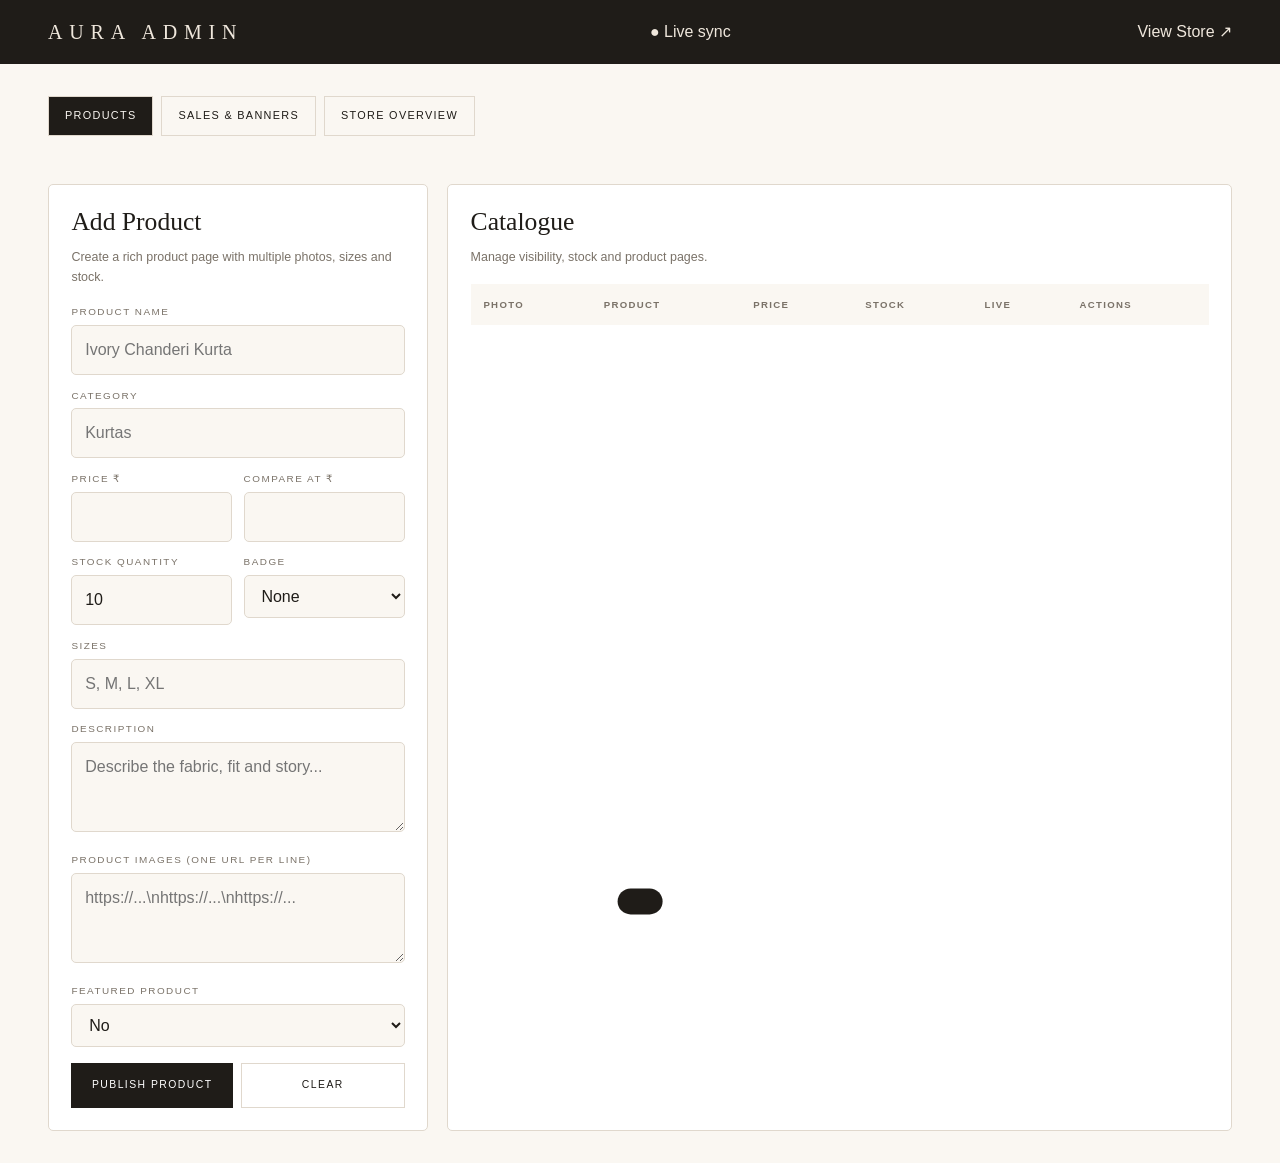
==== admin.html @ de59f5c7 "second" ====
<!doctype html><html><head><meta charset="utf-8"><meta name="viewport" content="width=device-width,initial-scale=1"><title>AURA — Admin</title><link rel="stylesheet" href="style.css"></head><body class="admin-body">
<header class="abar"><span class="logo">AURA ADMIN</span><span>● Live sync</span><a href="index.html" target="_blank">View Store ↗</a></header>
<main class="wrap-admin"><div class="admin-nav"><button class="admin-tab on" data-tab="products">Products</button><button class="admin-tab" data-tab="campaigns">Sales & Banners</button><button class="admin-tab" data-tab="insights">Store Overview</button></div>
<section id="productsTab"><div class="dashboard" id="stats"></div><div class="admin-grid"><section class="panel"><h2 id="formTitle">Add Product</h2><p class="sub">Create a rich product page with multiple photos, sizes and stock.</p><form id="productForm"><input type="hidden" id="pid"><label>Product name</label><input id="name" required placeholder="Ivory Chanderi Kurta"><label>Category</label><input id="cat" required placeholder="Kurtas"><div class="row"><div><label>Price ₹</label><input id="price" type="number" required></div><div><label>Compare at ₹</label><input id="old" type="number"></div></div><div class="row"><div><label>Stock quantity</label><input id="stock" type="number" min="0" required value="10"></div><div><label>Badge</label><select id="tag"><option value="">None</option><option>New</option><option>Sale</option><option>Limited</option></select></div></div><label>Sizes</label><input id="sizes" placeholder="S, M, L, XL"><label>Description</label><textarea id="desc" placeholder="Describe the fabric, fit and story..."></textarea><label>Product images (one URL per line)</label><textarea id="images" placeholder="https://...\nhttps://...\nhttps://..."></textarea><label>Featured product</label><select id="featured"><option value="false">No</option><option value="true">Yes</option></select><div class="btn-row"><button class="primary">Publish Product</button><button type="button" class="secondary" id="clear">Clear</button></div></form></section><section class="panel"><h2>Catalogue</h2><p class="sub">Manage visibility, stock and product pages.</p><div class="table-wrap"><table><thead><tr><th>Photo</th><th>Product</th><th>Price</th><th>Stock</th><th>Live</th><th>Actions</th></tr></thead><tbody id="rows"></tbody></table></div></section></div></section>
<section id="campaignsTab" style="display:none"><div class="admin-grid"><section class="panel"><h2>Create Sales Banner</h2><p class="sub">Control what promotion appears on the storefront.</p><form id="campaignForm"><label>Small label</label><input id="clabel" placeholder="Weekend Edit"><label>Banner title</label><input id="ctitle" required placeholder="Up to 30% off selected pieces"><label>Message</label><textarea id="ctext" placeholder="Limited quantities. Shop before they're gone."></textarea><label>Banner image URL</label><input id="cimage" placeholder="https://..."><div class="btn-row"><button class="primary">Publish Banner</button></div></form></section><section class="panel"><h2>Campaigns</h2><div id="campaignList"></div></section></div></section>
<section id="insightsTab" style="display:none"><div class="dashboard" id="insights"></div><section class="panel"><h2>Demo Store Controls</h2><p class="sub">This showcase currently uses browser storage. Admin changes sync to the storefront instantly in other tabs/windows.</p></section></section></main><div class="toast" id="toast"></div><script src="app.js"></script><script>
const $=id=>document.getElementById(id), toast=m=>{let t=$('toast');t.textContent=m;t.classList.add('on');setTimeout(()=>t.classList.remove('on'),1800)};
function reset(){ $('productForm').reset();$('pid').value='';$('stock').value=10;$('formTitle').textContent='Add Product'}
function drawAdmin(){let list=Store.all();$('stats').innerHTML=[[''+list.length,'Products'],[''+list.filter(p=>p.active!==false).length,'Live'],[''+list.reduce((s,p)=>s+(+p.stock||0),0),'Units in stock'],[inr(list.reduce((s,p)=>s+p.price,0)/(list.length||1)),'Avg price'],[''+list.filter(p=>p.tag==='Sale').length,'Sale items']].map(x=>`<div class="stat"><strong>${x[0]}</strong><span>${x[1]}</span></div>`).join('');
$('rows').innerHTML=list.map(p=>`<tr><td><img src="${p.images?.[0]||FALLBACK}"></td><td><strong>${esc(p.name)}</strong><br><small>${esc(p.cat)}</small></td><td>${inr(p.price)}</td><td>${p.stock}</td><td><button class="switch ${p.active!==false?'on':''}" data-live="${p.id}"></button></td><td><button class="mini" data-edit="${p.id}">Edit</button><button class="mini danger" data-del="${p.id}">Delete</button></td></tr>`).join('')||'<tr><td colspan="6">No products</td></tr>'}
$('rows').onclick=e=>{let list=Store.all(),t=e.target.closest('[data-live]'),ed=e.target.closest('[data-edit]'),dl=e.target.closest('[data-del]');if(t){let p=list.find(x=>x.id==t.dataset.live);p.active=p.active===false;Store.commit(list);drawAdmin();toast(p.active?'Published':'Hidden')}if(dl){Store.commit(list.filter(x=>x.id!=dl.dataset.del));drawAdmin();toast('Deleted')}if(ed){let p=list.find(x=>x.id==ed.dataset.edit);$('pid').value=p.id;$('name').value=p.name;$('cat').value=p.cat;$('price').value=p.price;$('old').value=p.old||'';$('stock').value=p.stock||0;$('tag').value=p.tag||'';$('sizes').value=(p.sizes||[]).join(', ');$('desc').value=p.desc||'';$('images').value=(p.images||[]).join('\\n');$('featured').value=String(!!p.featured);$('formTitle').textContent='Edit Product';scrollTo({top:0,behavior:'smooth'})}};
$('productForm').onsubmit=e=>{e.preventDefault();let list=Store.all(),id=$('pid').value,data={name:$('name').value.trim(),cat:$('cat').value.trim(),price:+$('price').value,old:$('old').value?+$('old').value:null,stock:+$('stock').value,tag:$('tag').value,sizes:$('sizes').value.split(',').map(x=>x.trim()).filter(Boolean),desc:$('desc').value.trim(),images:$('images').value.split('\\n').map(x=>x.trim()).filter(Boolean),featured:$('featured').value==='true'};if(!data.images.length)data.images=[FALLBACK];if(id){Object.assign(list.find(x=>x.id==id),data);toast('Product updated')}else{list.unshift({id:Date.now(),active:true,...data});toast('Product published')}Store.commit(list);drawAdmin();reset()};
$('clear').onclick=reset;
function drawCampaigns(){let cs=campaigns();$('campaignList').innerHTML=cs.length?cs.map(c=>`<div class="campaign-card"><strong>${esc(c.title)}</strong><div class="campaign-meta">${esc(c.label)} · ${c.active!==false?'LIVE':'OFF'}</div><p>${esc(c.text||'')}</p><button class="mini" data-camp="${c.id}">${c.active!==false?'Disable':'Enable'}</button><button class="mini danger" data-cdel="${c.id}">Delete</button></div>`).join(''):'<p class="sub">No campaigns yet.</p>'}
$('campaignForm').onsubmit=e=>{e.preventDefault();let cs=campaigns().map(c=>({...c,active:false}));cs.unshift({id:Date.now(),label:$('clabel').value,title:$('ctitle').value,text:$('ctext').value,image:$('cimage').value,active:true});saveCampaigns(cs);drawCampaigns();e.target.reset();toast('Banner published')};
$('campaignList').onclick=e=>{let cs=campaigns(),t=e.target.closest('[data-camp]'),d=e.target.closest('[data-cdel]');if(t){let c=cs.find(x=>x.id==t.dataset.camp);c.active=!c.active;saveCampaigns(cs);drawCampaigns()}if(d){saveCampaigns(cs.filter(x=>x.id!=d.dataset.cdel));drawCampaigns()}};
document.querySelectorAll('.admin-tab').forEach(b=>b.onclick=()=>{document.querySelectorAll('.admin-tab').forEach(x=>x.classList.remove('on'));b.classList.add('on');['products','campaigns','insights'].forEach(x=>$(x+'Tab').style.display=b.dataset.tab===x?'block':'none');if(b.dataset.tab==='insights'){let l=Store.all();$('insights').innerHTML=[[''+l.filter(p=>p.active!==false).length,'Live products'],[''+l.filter(p=>p.stock<=5).length,'Low stock'],[''+campaigns().filter(c=>c.active!==false).length,'Active banners'],[''+new Set(l.map(p=>p.cat)).size,'Categories'],[inr(l.reduce((s,p)=>s+p.price,0)),'Catalogue value']].map(x=>`<div class="stat"><strong>${x[0]}</strong><span>${x[1]}</span></div>`).join('')}})
drawAdmin();drawCampaigns();Store.onChange(()=>{drawAdmin();drawCampaigns()});
</script></body></html>
---- style.css ----
/* AURA upgraded storefront + admin */
:root{--bone:#faf7f2;--sand:#efe7dc;--clay:#e2d5c5;--ink:#1f1c18;--muted:#7a7268;--line:#e0d8cd;--accent:#8a6a4f;--accent-dk:#6d523b;--sage:#9aa89a;--danger:#b4553f;--serif:'Cormorant Garamond',serif;--sans:'Jost',sans-serif;--r:5px}
*{box-sizing:border-box}html{scroll-behavior:smooth}body{margin:0;background:var(--bone);color:var(--ink);font-family:var(--sans);line-height:1.6}img{max-width:100%;display:block}a{text-decoration:none;color:inherit}button{font:inherit;cursor:pointer;border:0;background:none;color:inherit}
.eyebrow{font-size:.68rem;letter-spacing:.28em;text-transform:uppercase;color:var(--accent)}h1,h2,h3,h4,h5{font-family:var(--serif);font-weight:400;line-height:1.1}.btn{display:inline-block;padding:.9rem 2rem;letter-spacing:.18em;text-transform:uppercase;font-size:.7rem;border-radius:var(--r)}.btn-solid{background:var(--ink);color:var(--bone)}.btn-solid:hover{background:var(--accent)}
.nav{position:fixed;top:0;left:0;right:0;z-index:60;padding:1.2rem 0;transition:.3s}.nav.solid{background:#faf7f2ee;backdrop-filter:blur(12px);box-shadow:0 1px 0 var(--line)}.nav-inner{max-width:1280px;margin:auto;padding:0 3rem;display:flex;justify-content:space-between;align-items:center}.logo{font-family:var(--serif);font-size:1.6rem;letter-spacing:.34em}.links{display:flex;gap:2rem}.links a{font-size:.74rem;letter-spacing:.14em;text-transform:uppercase}.admin-link{color:var(--accent)}.cart-btn{position:relative}.cart-count{position:absolute;top:-7px;right:-8px;background:var(--accent);color:white;border-radius:20px;min-width:17px;height:17px;font-size:.58rem;display:grid;place-items:center}.burger{display:none}
.hero{min-height:88vh;display:grid;place-items:center;text-align:center;padding:7rem 1.2rem 4rem;background:radial-gradient(ellipse 70% 55% at 50% 10%,#e2d5c5,transparent 70%),linear-gradient(170deg,var(--sand),var(--bone) 60%,var(--clay))}.hero-content{max-width:720px}.hero h1{font-size:clamp(3rem,8vw,5.5rem);margin:1rem 0}.hero h1 em{color:var(--accent)}.hero p{max-width:480px;margin:0 auto 2rem;color:var(--muted)}
.section{max-width:1280px;margin:auto;padding:6rem 3rem}.section.alt{max-width:none;background:linear-gradient(#fff,var(--bone))}.section.alt>*{max-width:1280px;margin-left:auto;margin-right:auto}.section-head{text-align:center;margin-bottom:2.8rem}.section-head h2{font-size:3rem;margin:.5rem 0}.cat-grid{display:grid;grid-template-columns:repeat(3,1fr);gap:1rem}.cat-card{min-height:380px;background-size:cover;background-position:center;display:flex;align-items:end;padding:2rem;color:white;position:relative;overflow:hidden;border-radius:var(--r)}.cat-card:after{content:'';position:absolute;inset:0;background:linear-gradient(transparent,rgba(0,0,0,.65))}.cat-card div{position:relative;z-index:1}.cat-card h3{font-size:2rem;margin:.2rem 0}.filters{display:flex;justify-content:center;gap:.5rem;flex-wrap:wrap;margin-bottom:2.5rem}.chip{border:1px solid var(--line);padding:.5rem 1.2rem;border-radius:50px;font-size:.7rem;text-transform:uppercase;letter-spacing:.12em}.chip.on{background:var(--ink);color:var(--bone)}
.product-grid{display:grid;grid-template-columns:repeat(4,1fr);gap:1.5rem}.card-img{position:relative;aspect-ratio:3/4;overflow:hidden;background:var(--sand);border-radius:var(--r)}.card-img img{width:100%;height:100%;object-fit:cover;transition:.5s}.card:hover img{transform:scale(1.04)}.tag{position:absolute;z-index:2;top:.8rem;left:.8rem;background:var(--ink);color:white;padding:.35rem .65rem;font-size:.58rem;letter-spacing:.15em;text-transform:uppercase}.tag.sale{background:var(--accent)}.tag.limited{background:#6f765f}.add{position:absolute;z-index:3;bottom:.8rem;left:.8rem;right:.8rem;background:#faf7f2ee;padding:.8rem;text-transform:uppercase;letter-spacing:.16em;font-size:.65rem}.card-info{padding:.8rem .1rem}.card-cat{font-size:.62rem;letter-spacing:.16em;text-transform:uppercase;color:var(--muted)}.card-info h4{font-size:1.15rem;margin:.25rem 0}.price{display:flex;gap:.6rem}.price del{color:var(--muted);font-size:.85rem}.stock-note{font-size:.68rem;color:var(--danger);margin-top:.25rem}.promo{display:grid;grid-template-columns:1.3fr 1fr;gap:1rem;background:var(--ink);color:var(--bone);padding:3rem;border-radius:var(--r);align-items:center}.promo h2{font-size:3rem;margin:.5rem 0}.promo p{color:#efe7dcc0}.promo-media{min-height:260px;background-size:cover;background-position:center;border-radius:var(--r)}
.story{display:grid;grid-template-columns:1fr 1fr;gap:4rem;align-items:center}.story-img{min-height:450px;background:linear-gradient(140deg,var(--clay),var(--sand),var(--accent));border-radius:var(--r)}.story-text p{color:var(--muted)}
.reviews{display:grid;grid-template-columns:repeat(3,1fr);gap:1rem}blockquote{margin:0;background:#fff;border:1px solid var(--line);padding:2rem}blockquote p{font-family:var(--serif);font-size:1.15rem;font-style:italic}cite{font-size:.65rem;letter-spacing:.16em;text-transform:uppercase;color:var(--accent)}
footer{background:var(--ink);color:var(--sand)}.newsletter{text-align:center;padding:4rem 1rem;border-bottom:1px solid #ffffff14}.nl-form{display:flex;max-width:440px;margin:1.5rem auto;gap:.5rem}.nl-form input{flex:1;background:transparent;border:1px solid #ffffff44;padding:.8rem;color:white}.nl-form button{background:var(--sand);padding:.8rem 1.4rem;color:black}.foot-grid{max-width:1280px;margin:auto;padding:3rem;display:grid;grid-template-columns:2fr 1fr 1fr 1fr;gap:2rem}.foot-grid a{display:block;color:#efe7dc99;padding:.2rem 0}.foot-bottom{max-width:1280px;margin:auto;padding:1rem 3rem;border-top:1px solid #ffffff14;display:flex;justify-content:space-between;color:#efe7dc77;font-size:.72rem}
.overlay{position:fixed;inset:0;background:#1f1c1870;opacity:0;pointer-events:none;z-index:80;transition:.3s}.overlay.on{opacity:1;pointer-events:auto}.cart{position:fixed;right:0;top:0;bottom:0;width:min(420px,100%);background:var(--bone);z-index:90;transform:translateX(100%);transition:.4s;display:flex;flex-direction:column}.cart.on{transform:none}.cart-head,.cart-foot{padding:1.3rem 1.5rem;border-bottom:1px solid var(--line)}.cart-body{flex:1;overflow:auto;padding:1rem 1.5rem}.cart-item{display:flex;gap:1rem;padding:1rem 0;border-bottom:1px solid var(--line)}.cart-item img{width:65px;height:85px;object-fit:cover}.cart-total{display:flex;justify-content:space-between;margin-bottom:1rem}
.toast{position:fixed;bottom:1.5rem;left:50%;transform:translate(-50%,150%);background:var(--ink);color:var(--bone);padding:.8rem 1.4rem;border-radius:50px;z-index:200;transition:.3s}.toast.on{transform:translate(-50%,0)}

.promo-strip{background:var(--accent);color:white;text-align:center;padding:.65rem;font-size:.68rem;letter-spacing:.15em;text-transform:uppercase}
.detail{max-width:1200px;margin:auto;padding:8rem 3rem 5rem;display:grid;grid-template-columns:1.1fr .9fr;gap:4rem}.gallery-main{aspect-ratio:4/5;background:var(--sand);overflow:hidden}.gallery-main img{width:100%;height:100%;object-fit:cover}.thumbs{display:flex;gap:.6rem;margin-top:.7rem;overflow:auto}.thumbs button{width:76px;height:96px;flex:0 0 auto;border:1px solid transparent;padding:0}.thumbs button.active{border-color:var(--accent)}.thumbs img{width:100%;height:100%;object-fit:cover}.detail-info h1{font-size:3.2rem;margin:.5rem 0}.detail-price{font-size:1.2rem;margin:1rem 0}.detail-old{color:var(--muted);text-decoration:line-through;margin-left:.5rem}.detail-desc{color:var(--muted);margin:1.5rem 0}.stock{padding:.7rem 1rem;background:#f0e8df;margin:1rem 0;font-size:.75rem}.qty-row{display:flex;gap:.7rem;margin:1rem 0}.qty-control{display:flex;border:1px solid var(--line)}.qty-control button,.qty-control span{width:38px;height:46px;display:grid;place-items:center}.size-grid{display:flex;gap:.5rem;flex-wrap:wrap}.size-btn{border:1px solid var(--line);padding:.6rem 1rem}.size-btn.active{border-color:var(--ink);background:var(--ink);color:white}.related{padding-top:1rem}

.admin-body{background:var(--bone)}.abar{position:sticky;top:0;z-index:30;background:var(--ink);color:var(--sand);padding:1rem 3rem;display:flex;align-items:center;justify-content:space-between}.abar .logo{font-size:1.25rem}.wrap-admin{max-width:1380px;margin:auto;padding:2rem 3rem}.admin-nav{display:flex;gap:.5rem;overflow:auto;margin-bottom:1.5rem}.admin-tab{padding:.65rem 1rem;border:1px solid var(--line);font-size:.68rem;letter-spacing:.12em;text-transform:uppercase;white-space:nowrap}.admin-tab.on{background:var(--ink);color:var(--bone)}.dashboard{display:grid;grid-template-columns:repeat(5,1fr);gap:.8rem;margin-bottom:1.5rem}.stat{background:white;border:1px solid var(--line);padding:1.1rem;border-radius:var(--r)}.stat strong{display:block;font-family:var(--serif);font-size:1.8rem;color:var(--accent)}.stat span{font-size:.62rem;letter-spacing:.15em;text-transform:uppercase;color:var(--muted)}.admin-grid{display:grid;grid-template-columns:380px 1fr;gap:1.2rem}.panel{background:white;border:1px solid var(--line);border-radius:var(--r);padding:1.4rem}.panel h2{font-size:1.6rem;margin:0 0 .25rem}.sub{color:var(--muted);font-size:.78rem;margin-bottom:1rem}label{display:block;font-size:.62rem;letter-spacing:.15em;text-transform:uppercase;color:var(--muted);margin:.8rem 0 .3rem}input,select,textarea{width:100%;padding:.7rem .8rem;border:1px solid var(--line);background:var(--bone);font:inherit;color:var(--ink);border-radius:var(--r)}textarea{min-height:90px;resize:vertical}.row{display:grid;grid-template-columns:1fr 1fr;gap:.7rem}.btn-row{display:flex;gap:.5rem;margin-top:1rem}.btn-row button{flex:1;padding:.8rem;text-transform:uppercase;font-size:.65rem;letter-spacing:.14em}.primary{background:var(--ink);color:white}.secondary{border:1px solid var(--line)}.image-list{display:grid;gap:.5rem}.image-row{display:grid;grid-template-columns:1fr 70px;gap:.5rem;align-items:center}.image-row img{width:70px;height:80px;object-fit:cover}.table-wrap{overflow:auto}table{width:100%;border-collapse:collapse;background:white}th{font-size:.6rem;letter-spacing:.14em;text-transform:uppercase;color:var(--muted);background:var(--bone);padding:.8rem;text-align:left}td{border-top:1px solid var(--line);padding:.7rem;font-size:.8rem;vertical-align:middle}td img{width:45px;height:58px;object-fit:cover}.mini{border:1px solid var(--line);padding:.35rem .6rem;font-size:.62rem;text-transform:uppercase;margin:.1rem}.danger:hover{border-color:var(--danger);color:var(--danger)}.campaign-card{border:1px solid var(--line);padding:1rem;margin-bottom:.7rem}.campaign-card strong{font-family:var(--serif);font-size:1.2rem}.campaign-meta{font-size:.7rem;color:var(--muted)}.switch{width:42px;height:23px;border-radius:20px;background:var(--line);position:relative}.switch:after{content:'';position:absolute;width:17px;height:17px;left:3px;top:3px;background:white;border-radius:50%;transition:.2s}.switch.on{background:var(--sage)}.switch.on:after{transform:translateX(19px)}
@media(max-width:950px){.product-grid{grid-template-columns:repeat(2,1fr)}.admin-grid,.detail,.promo,.story{grid-template-columns:1fr}.dashboard{grid-template-columns:repeat(2,1fr)}.cat-grid,.reviews{grid-template-columns:1fr}.nav-inner,.foot-grid,.wrap-admin{padding-left:1.2rem;padding-right:1.2rem}.links{display:none}.burger{display:block}.section{padding:4rem 1.2rem}}
@media(max-width:600px){.product-grid{grid-template-columns:repeat(2,1fr);gap:.7rem}.dashboard{grid-template-columns:1fr 1fr}.detail{padding:7rem 1rem 3rem}.detail-info h1{font-size:2.4rem}.nl-form{flex-direction:column}}

/* ===== AURA FUNCTIONAL UI ADDITIONS — PRESERVE ORIGINAL VISUAL STYLE ===== */

/* Search */
.shop-tools{
  max-width:1280px;
  margin:0 auto 1.4rem;
  display:flex;
  align-items:center;
  justify-content:center;
  gap:1rem;
}
.search-wrap{
  width:min(620px,100%);
  display:flex;
  align-items:center;
  gap:.6rem;
  border:1px solid var(--line);
  background:#fff;
  padding:0 .9rem;
  border-radius:var(--r);
}
.search-wrap span{
  color:var(--muted);
  font-size:1.15rem;
}
.search-wrap input{
  flex:1;
  min-width:0;
  border:0;
  outline:0;
  background:transparent;
  padding:.8rem .2rem;
  font:inherit;
  color:var(--ink);
}
.search-wrap input:focus{box-shadow:none}
.search-wrap button{
  color:var(--muted);
  font-size:1.2rem;
  padding:.2rem .35rem;
}
.search-count{
  color:var(--muted);
  font-size:.68rem;
  letter-spacing:.08em;
  white-space:nowrap;
}
.no-results{
  grid-column:1/-1;
  text-align:center;
  padding:4rem 1rem;
  border:1px solid var(--line);
  background:#fff;
}
.no-results h3{font-size:2rem;margin:.2rem 0}
.no-results p{color:var(--muted);margin:.3rem 0 1.2rem}

/* Mobile drawer — same AURA palette and typography */
.mobile-menu{
  position:fixed;
  top:0;
  left:0;
  bottom:0;
  width:min(340px,86vw);
  z-index:100;
  background:var(--bone);
  padding:1.4rem 1.2rem;
  transform:translateX(-105%);
  transition:transform .3s ease;
  box-shadow:10px 0 35px rgba(31,28,24,.12);
  overflow-y:auto;
}
.mobile-menu.on{transform:translateX(0)}
.mobile-menu-head{
  display:flex;
  align-items:center;
  justify-content:space-between;
  padding:.2rem 0 1.2rem;
  border-bottom:1px solid var(--line);
  margin-bottom:.5rem;
}
.mobile-menu-head strong{
  font-family:var(--serif);
  font-size:1.5rem;
  letter-spacing:.24em;
  font-weight:400;
}
.mobile-menu-head button{
  font-size:1.7rem;
  line-height:1;
  padding:.2rem .35rem;
}
.mobile-menu a{
  display:block;
  padding:1rem .2rem;
  border-bottom:1px solid var(--line);
  font-size:.72rem;
  letter-spacing:.15em;
  text-transform:uppercase;
}
.mobile-menu a:hover{color:var(--accent)}

/* WhatsApp checkout modal */
.checkout-modal{
  position:fixed;
  inset:0;
  z-index:120;
  display:grid;
  place-items:center;
  padding:1rem;
  background:#1f1c1870;
  opacity:0;
  visibility:hidden;
  pointer-events:none;
  transition:.25s ease;
}
.checkout-modal.on{
  opacity:1;
  visibility:visible;
  pointer-events:auto;
}
.checkout-card{
  position:relative;
  width:min(500px,100%);
  max-height:92vh;
  overflow:auto;
  background:var(--bone);
  border:1px solid var(--line);
  border-radius:var(--r);
  padding:2rem;
  box-shadow:0 20px 60px rgba(31,28,24,.18);
}
.checkout-card h2{
  font-size:2.5rem;
  margin:.45rem 0;
}
.checkout-card p{
  color:var(--muted);
  font-size:.82rem;
  line-height:1.7;
}
.checkout-card label{
  margin-top:1rem;
}
.checkout-card input,
.checkout-card textarea{
  background:#fff;
}
.checkout-card textarea{min-height:105px}
.checkout-card .btn{
  width:100%;
  margin-top:1.1rem;
}
.checkout-card small{
  display:block;
  margin-top:.7rem;
  color:var(--muted);
  font-size:.65rem;
}
.modal-close{
  position:absolute;
  top:.8rem;
  right:.9rem;
  font-size:1.5rem;
  padding:.25rem;
}

/* Keep filter row usable on narrow screens */
@media(max-width:600px){
  .shop-tools{
    display:block;
    margin-bottom:1rem;
  }
  .search-wrap{width:100%}
  .search-count{
    display:block;
    margin-top:.55rem;
  }
  .filters{
    justify-content:flex-start;
    flex-wrap:nowrap;
    overflow-x:auto;
    overflow-y:hidden;
    padding-bottom:.4rem;
    scrollbar-width:none;
  }
  .filters::-webkit-scrollbar{display:none}
  .chip{flex:0 0 auto}

  .cart{
    width:min(420px,92vw);
  }
  .checkout-card{
    padding:1.5rem;
  }
  .checkout-card h2{
    font-size:2.15rem;
  }
}

/* Extra-small phones: preserve two-column catalogue without crushing cards */
@media(max-width:380px){
  .product-grid{gap:.55rem}
  .card-info h4{font-size:1rem}
  .price{font-size:.9rem}
  .card-cat{font-size:.56rem}
}
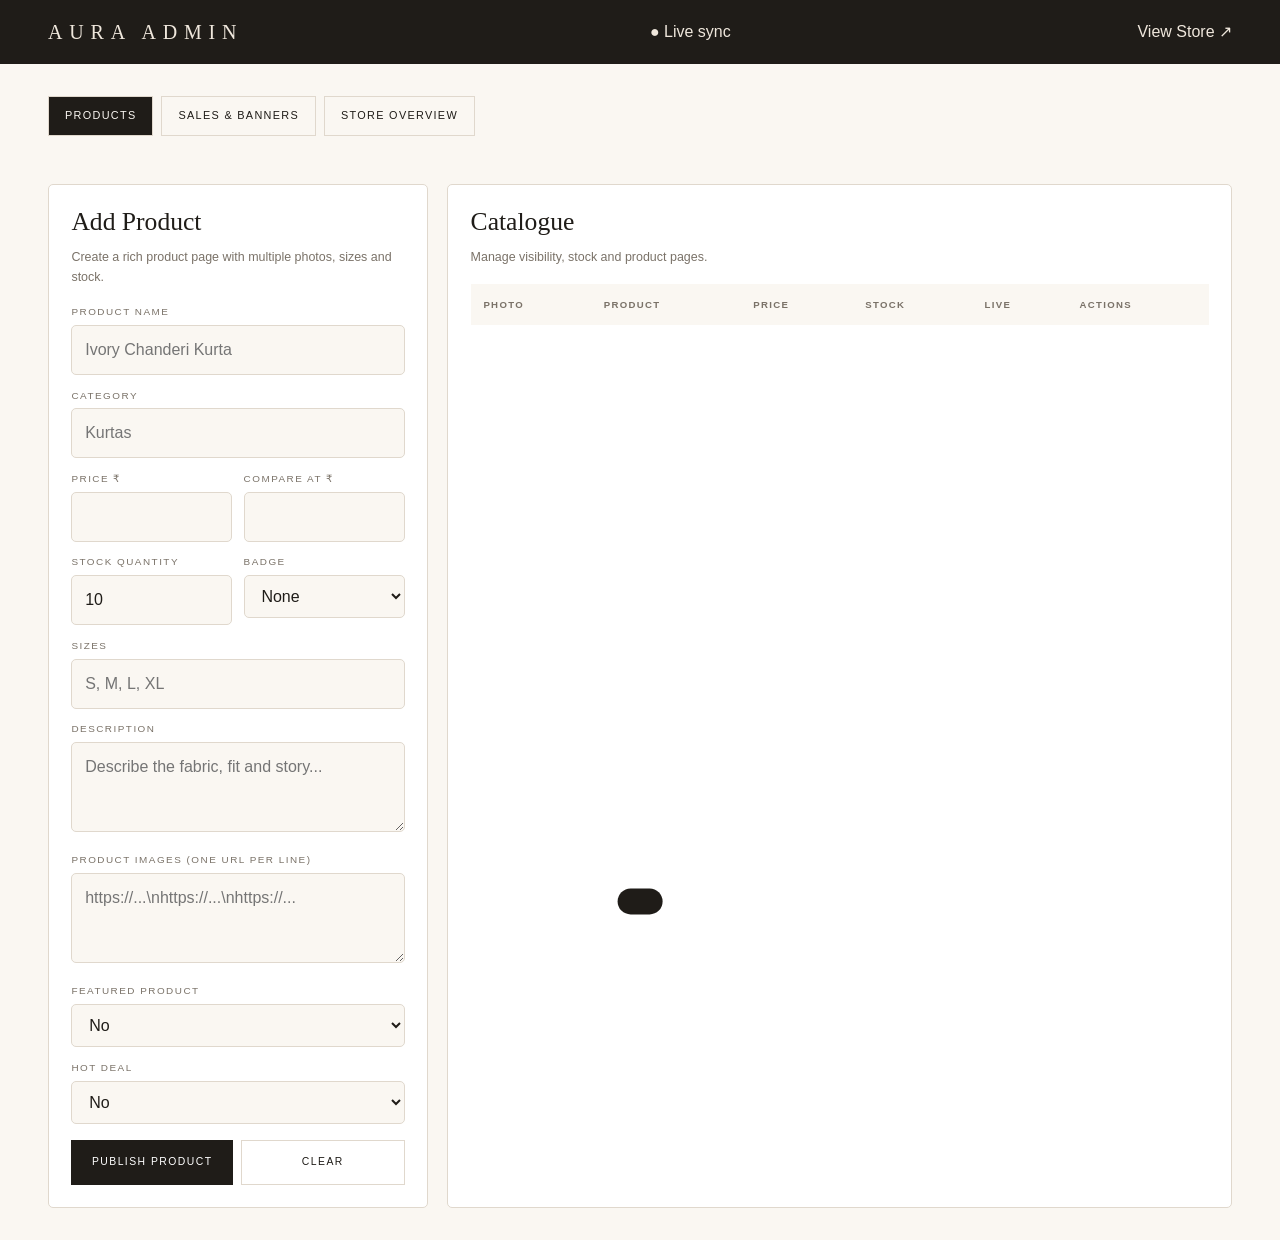
==== commit 21dbe47c: "3rd" ====
--- a/admin.html
+++ b/admin.html
@@ -1,15 +1,15 @@
 <!doctype html><html><head><meta charset="utf-8"><meta name="viewport" content="width=device-width,initial-scale=1"><title>AURA — Admin</title><link rel="stylesheet" href="style.css"></head><body class="admin-body">
 <header class="abar"><span class="logo">AURA ADMIN</span><span>● Live sync</span><a href="index.html" target="_blank">View Store ↗</a></header>
 <main class="wrap-admin"><div class="admin-nav"><button class="admin-tab on" data-tab="products">Products</button><button class="admin-tab" data-tab="campaigns">Sales & Banners</button><button class="admin-tab" data-tab="insights">Store Overview</button></div>
-<section id="productsTab"><div class="dashboard" id="stats"></div><div class="admin-grid"><section class="panel"><h2 id="formTitle">Add Product</h2><p class="sub">Create a rich product page with multiple photos, sizes and stock.</p><form id="productForm"><input type="hidden" id="pid"><label>Product name</label><input id="name" required placeholder="Ivory Chanderi Kurta"><label>Category</label><input id="cat" required placeholder="Kurtas"><div class="row"><div><label>Price ₹</label><input id="price" type="number" required></div><div><label>Compare at ₹</label><input id="old" type="number"></div></div><div class="row"><div><label>Stock quantity</label><input id="stock" type="number" min="0" required value="10"></div><div><label>Badge</label><select id="tag"><option value="">None</option><option>New</option><option>Sale</option><option>Limited</option></select></div></div><label>Sizes</label><input id="sizes" placeholder="S, M, L, XL"><label>Description</label><textarea id="desc" placeholder="Describe the fabric, fit and story..."></textarea><label>Product images (one URL per line)</label><textarea id="images" placeholder="https://...\nhttps://...\nhttps://..."></textarea><label>Featured product</label><select id="featured"><option value="false">No</option><option value="true">Yes</option></select><div class="btn-row"><button class="primary">Publish Product</button><button type="button" class="secondary" id="clear">Clear</button></div></form></section><section class="panel"><h2>Catalogue</h2><p class="sub">Manage visibility, stock and product pages.</p><div class="table-wrap"><table><thead><tr><th>Photo</th><th>Product</th><th>Price</th><th>Stock</th><th>Live</th><th>Actions</th></tr></thead><tbody id="rows"></tbody></table></div></section></div></section>
+<section id="productsTab"><div class="dashboard" id="stats"></div><div class="admin-grid"><section class="panel"><h2 id="formTitle">Add Product</h2><p class="sub">Create a rich product page with multiple photos, sizes and stock.</p><form id="productForm"><input type="hidden" id="pid"><label>Product name</label><input id="name" required placeholder="Ivory Chanderi Kurta"><label>Category</label><input id="cat" required placeholder="Kurtas"><div class="row"><div><label>Price ₹</label><input id="price" type="number" required></div><div><label>Compare at ₹</label><input id="old" type="number"></div></div><div class="row"><div><label>Stock quantity</label><input id="stock" type="number" min="0" required value="10"></div><div><label>Badge</label><select id="tag"><option value="">None</option><option>New</option><option>Sale</option><option>Limited</option></select></div></div><label>Sizes</label><input id="sizes" placeholder="S, M, L, XL"><label>Description</label><textarea id="desc" placeholder="Describe the fabric, fit and story..."></textarea><label>Product images (one URL per line)</label><textarea id="images" placeholder="https://...\nhttps://...\nhttps://..."></textarea><label>Featured product</label><select id="featured"><option value="false">No</option><option value="true">Yes</option></select><label>Hot Deal</label><select id="hotDeal"><option value="false">No</option><option value="true">Yes — show in Hot Deals</option></select><div class="btn-row"><button class="primary">Publish Product</button><button type="button" class="secondary" id="clear">Clear</button></div></form></section><section class="panel"><h2>Catalogue</h2><p class="sub">Manage visibility, stock and product pages.</p><div class="table-wrap"><table><thead><tr><th>Photo</th><th>Product</th><th>Price</th><th>Stock</th><th>Live</th><th>Actions</th></tr></thead><tbody id="rows"></tbody></table></div></section></div></section>
 <section id="campaignsTab" style="display:none"><div class="admin-grid"><section class="panel"><h2>Create Sales Banner</h2><p class="sub">Control what promotion appears on the storefront.</p><form id="campaignForm"><label>Small label</label><input id="clabel" placeholder="Weekend Edit"><label>Banner title</label><input id="ctitle" required placeholder="Up to 30% off selected pieces"><label>Message</label><textarea id="ctext" placeholder="Limited quantities. Shop before they're gone."></textarea><label>Banner image URL</label><input id="cimage" placeholder="https://..."><div class="btn-row"><button class="primary">Publish Banner</button></div></form></section><section class="panel"><h2>Campaigns</h2><div id="campaignList"></div></section></div></section>
 <section id="insightsTab" style="display:none"><div class="dashboard" id="insights"></div><section class="panel"><h2>Demo Store Controls</h2><p class="sub">This showcase currently uses browser storage. Admin changes sync to the storefront instantly in other tabs/windows.</p></section></section></main><div class="toast" id="toast"></div><script src="app.js"></script><script>
 const $=id=>document.getElementById(id), toast=m=>{let t=$('toast');t.textContent=m;t.classList.add('on');setTimeout(()=>t.classList.remove('on'),1800)};
-function reset(){ $('productForm').reset();$('pid').value='';$('stock').value=10;$('formTitle').textContent='Add Product'}
-function drawAdmin(){let list=Store.all();$('stats').innerHTML=[[''+list.length,'Products'],[''+list.filter(p=>p.active!==false).length,'Live'],[''+list.reduce((s,p)=>s+(+p.stock||0),0),'Units in stock'],[inr(list.reduce((s,p)=>s+p.price,0)/(list.length||1)),'Avg price'],[''+list.filter(p=>p.tag==='Sale').length,'Sale items']].map(x=>`<div class="stat"><strong>${x[0]}</strong><span>${x[1]}</span></div>`).join('');
+function reset(){ $('productForm').reset();$('pid').value='';$('stock').value=10;$('hotDeal').value='false';$('formTitle').textContent='Add Product'}
+function drawAdmin(){let list=Store.all();$('stats').innerHTML=[[''+list.length,'Products'],[''+list.filter(p=>p.active!==false).length,'Live'],[''+list.reduce((s,p)=>s+(+p.stock||0),0),'Units in stock'],[inr(list.reduce((s,p)=>s+p.price,0)/(list.length||1)),'Avg price'],[''+list.filter(p=>p.tag==='Sale').length,'Sale items'],[''+list.filter(p=>p.hotDeal===true || (p.old&&p.old>p.price)).length,'Hot deals']].map(x=>`<div class="stat"><strong>${x[0]}</strong><span>${x[1]}</span></div>`).join('');
 $('rows').innerHTML=list.map(p=>`<tr><td><img src="${p.images?.[0]||FALLBACK}"></td><td><strong>${esc(p.name)}</strong><br><small>${esc(p.cat)}</small></td><td>${inr(p.price)}</td><td>${p.stock}</td><td><button class="switch ${p.active!==false?'on':''}" data-live="${p.id}"></button></td><td><button class="mini" data-edit="${p.id}">Edit</button><button class="mini danger" data-del="${p.id}">Delete</button></td></tr>`).join('')||'<tr><td colspan="6">No products</td></tr>'}
-$('rows').onclick=e=>{let list=Store.all(),t=e.target.closest('[data-live]'),ed=e.target.closest('[data-edit]'),dl=e.target.closest('[data-del]');if(t){let p=list.find(x=>x.id==t.dataset.live);p.active=p.active===false;Store.commit(list);drawAdmin();toast(p.active?'Published':'Hidden')}if(dl){Store.commit(list.filter(x=>x.id!=dl.dataset.del));drawAdmin();toast('Deleted')}if(ed){let p=list.find(x=>x.id==ed.dataset.edit);$('pid').value=p.id;$('name').value=p.name;$('cat').value=p.cat;$('price').value=p.price;$('old').value=p.old||'';$('stock').value=p.stock||0;$('tag').value=p.tag||'';$('sizes').value=(p.sizes||[]).join(', ');$('desc').value=p.desc||'';$('images').value=(p.images||[]).join('\\n');$('featured').value=String(!!p.featured);$('formTitle').textContent='Edit Product';scrollTo({top:0,behavior:'smooth'})}};
-$('productForm').onsubmit=e=>{e.preventDefault();let list=Store.all(),id=$('pid').value,data={name:$('name').value.trim(),cat:$('cat').value.trim(),price:+$('price').value,old:$('old').value?+$('old').value:null,stock:+$('stock').value,tag:$('tag').value,sizes:$('sizes').value.split(',').map(x=>x.trim()).filter(Boolean),desc:$('desc').value.trim(),images:$('images').value.split('\\n').map(x=>x.trim()).filter(Boolean),featured:$('featured').value==='true'};if(!data.images.length)data.images=[FALLBACK];if(id){Object.assign(list.find(x=>x.id==id),data);toast('Product updated')}else{list.unshift({id:Date.now(),active:true,...data});toast('Product published')}Store.commit(list);drawAdmin();reset()};
+$('rows').onclick=e=>{let list=Store.all(),t=e.target.closest('[data-live]'),ed=e.target.closest('[data-edit]'),dl=e.target.closest('[data-del]');if(t){let p=list.find(x=>x.id==t.dataset.live);p.active=p.active===false;Store.commit(list);drawAdmin();toast(p.active?'Published':'Hidden')}if(dl){Store.commit(list.filter(x=>x.id!=dl.dataset.del));drawAdmin();toast('Deleted')}if(ed){let p=list.find(x=>x.id==ed.dataset.edit);$('pid').value=p.id;$('name').value=p.name;$('cat').value=p.cat;$('price').value=p.price;$('old').value=p.old||'';$('stock').value=p.stock||0;$('tag').value=p.tag||'';$('sizes').value=(p.sizes||[]).join(', ');$('desc').value=p.desc||'';$('images').value=(p.images||[]).join('\\n');$('featured').value=String(!!p.featured);$('hotDeal').value=String(!!p.hotDeal);$('formTitle').textContent='Edit Product';scrollTo({top:0,behavior:'smooth'})}};
+$('productForm').onsubmit=e=>{e.preventDefault();let list=Store.all(),id=$('pid').value,data={name:$('name').value.trim(),cat:$('cat').value.trim(),price:+$('price').value,old:$('old').value?+$('old').value:null,stock:+$('stock').value,tag:$('tag').value,sizes:$('sizes').value.split(',').map(x=>x.trim()).filter(Boolean),desc:$('desc').value.trim(),images:$('images').value.split('\\n').map(x=>x.trim()).filter(Boolean),featured:$('featured').value==='true',hotDeal:$('hotDeal').value==='true'};if(!data.images.length)data.images=[FALLBACK];if(id){Object.assign(list.find(x=>x.id==id),data);toast('Product updated')}else{list.unshift({id:Date.now(),active:true,...data});toast('Product published')}Store.commit(list);drawAdmin();reset()};
 $('clear').onclick=reset;
 function drawCampaigns(){let cs=campaigns();$('campaignList').innerHTML=cs.length?cs.map(c=>`<div class="campaign-card"><strong>${esc(c.title)}</strong><div class="campaign-meta">${esc(c.label)} · ${c.active!==false?'LIVE':'OFF'}</div><p>${esc(c.text||'')}</p><button class="mini" data-camp="${c.id}">${c.active!==false?'Disable':'Enable'}</button><button class="mini danger" data-cdel="${c.id}">Delete</button></div>`).join(''):'<p class="sub">No campaigns yet.</p>'}
 $('campaignForm').onsubmit=e=>{e.preventDefault();let cs=campaigns().map(c=>({...c,active:false}));cs.unshift({id:Date.now(),label:$('clabel').value,title:$('ctitle').value,text:$('ctext').value,image:$('cimage').value,active:true});saveCampaigns(cs);drawCampaigns();e.target.reset();toast('Banner published')};
--- a/style.css
+++ b/style.css
@@ -226,3 +226,36 @@
   .price{font-size:.9rem}
   .card-cat{font-size:.56rem}
 }
+
+/* ===== CATEGORY NAVIGATION + HOT DEALS — SAME AURA STYLING ===== */
+body{overflow-x:hidden}
+.nav-category-btn{font-size:.74rem;letter-spacing:.14em;text-transform:uppercase;padding:0;color:inherit}
+.hot-deals-link{color:var(--accent)!important}
+.category-panel{position:fixed;top:78px;left:0;right:0;z-index:55;background:var(--bone);border-top:1px solid var(--line);border-bottom:1px solid var(--line);box-shadow:0 18px 40px rgba(31,28,24,.12);opacity:0;visibility:hidden;pointer-events:none;transform:translateY(-8px);transition:.22s ease}
+.category-panel.on{opacity:1;visibility:visible;pointer-events:auto;transform:none}
+.category-panel-inner{max-width:1280px;margin:auto;padding:1.8rem 3rem;display:grid;grid-template-columns:repeat(3,1fr);gap:2rem}
+.category-panel-inner>div{display:flex;flex-direction:column;align-items:flex-start}
+.category-panel-inner strong{font-family:var(--serif);font-size:1.25rem;font-weight:400;margin-bottom:.15rem}
+.category-panel-inner span{font-size:.65rem;color:var(--muted);margin-bottom:.55rem}
+.category-panel-inner button,.category-panel-inner a{font-size:.7rem;letter-spacing:.1em;text-transform:uppercase;padding:.28rem 0;color:var(--ink)}
+.category-panel-inner button:hover,.category-panel-inner a:hover{color:var(--accent)}
+.mobile-category-group{border-bottom:1px solid var(--line)}
+.mobile-category-toggle{display:flex!important;width:100%;justify-content:space-between;align-items:center;padding:1rem .2rem!important;border:0!important}
+.mobile-category-list{display:none;padding:0 0 .5rem .8rem}
+.mobile-category-group.on .mobile-category-list{display:block}
+.mobile-category-list button,.mobile-category-list a{display:block;width:100%;text-align:left;padding:.7rem .2rem;border:0;font-size:.68rem;letter-spacing:.12em;text-transform:uppercase;color:var(--muted)}
+.mobile-category-list button:hover,.mobile-category-list a:hover{color:var(--accent)}
+.deals-page{padding-top:10rem;min-height:70vh}
+.deals-intro{color:var(--muted);max-width:520px;margin:.8rem auto 1rem}
+.deals-page .section-head h1{font-size:clamp(3rem,7vw,5rem);margin:.5rem 0}
+.deals-page .product-grid{margin-top:2rem}
+
+@media(max-width:950px){
+  .category-panel{display:none}
+  .nav-category-btn,.hot-deals-link{display:none}
+}
+@media(max-width:600px){
+  .deals-page{padding-top:7rem;padding-left:1rem;padding-right:1rem}
+  .deals-page .section-head{margin-bottom:1.8rem}
+  .deals-page .product-grid{margin-top:1rem}
+}
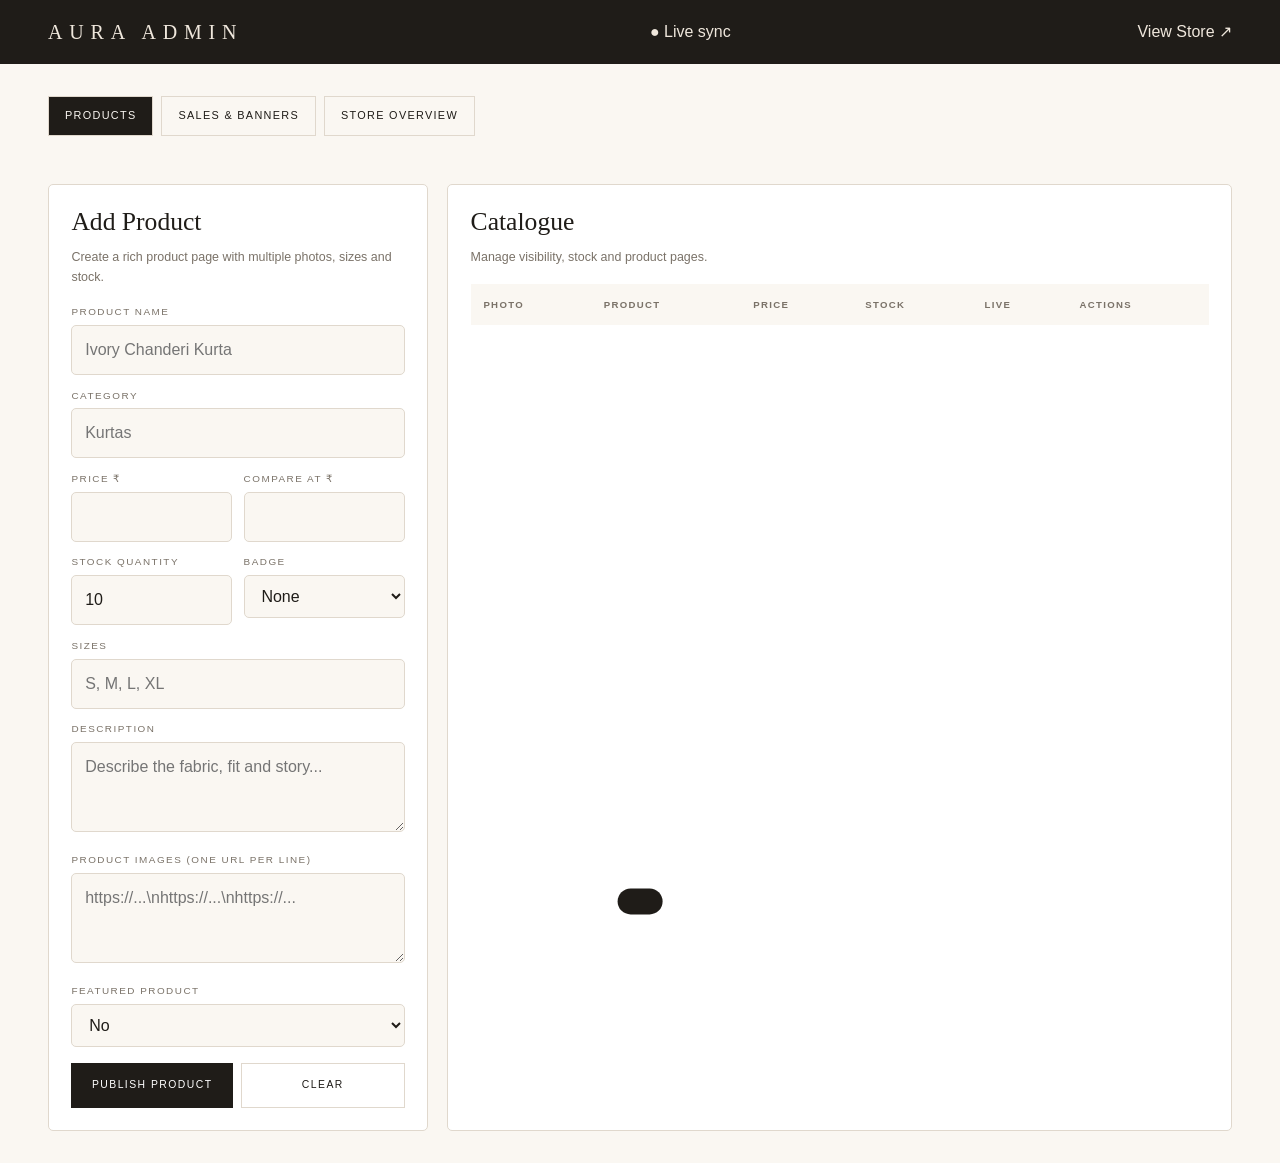
==== commit a252fb49: "4th" ====
--- a/admin.html
+++ b/admin.html
@@ -1,15 +1,15 @@
 <!doctype html><html><head><meta charset="utf-8"><meta name="viewport" content="width=device-width,initial-scale=1"><title>AURA — Admin</title><link rel="stylesheet" href="style.css"></head><body class="admin-body">
 <header class="abar"><span class="logo">AURA ADMIN</span><span>● Live sync</span><a href="index.html" target="_blank">View Store ↗</a></header>
 <main class="wrap-admin"><div class="admin-nav"><button class="admin-tab on" data-tab="products">Products</button><button class="admin-tab" data-tab="campaigns">Sales & Banners</button><button class="admin-tab" data-tab="insights">Store Overview</button></div>
-<section id="productsTab"><div class="dashboard" id="stats"></div><div class="admin-grid"><section class="panel"><h2 id="formTitle">Add Product</h2><p class="sub">Create a rich product page with multiple photos, sizes and stock.</p><form id="productForm"><input type="hidden" id="pid"><label>Product name</label><input id="name" required placeholder="Ivory Chanderi Kurta"><label>Category</label><input id="cat" required placeholder="Kurtas"><div class="row"><div><label>Price ₹</label><input id="price" type="number" required></div><div><label>Compare at ₹</label><input id="old" type="number"></div></div><div class="row"><div><label>Stock quantity</label><input id="stock" type="number" min="0" required value="10"></div><div><label>Badge</label><select id="tag"><option value="">None</option><option>New</option><option>Sale</option><option>Limited</option></select></div></div><label>Sizes</label><input id="sizes" placeholder="S, M, L, XL"><label>Description</label><textarea id="desc" placeholder="Describe the fabric, fit and story..."></textarea><label>Product images (one URL per line)</label><textarea id="images" placeholder="https://...\nhttps://...\nhttps://..."></textarea><label>Featured product</label><select id="featured"><option value="false">No</option><option value="true">Yes</option></select><label>Hot Deal</label><select id="hotDeal"><option value="false">No</option><option value="true">Yes — show in Hot Deals</option></select><div class="btn-row"><button class="primary">Publish Product</button><button type="button" class="secondary" id="clear">Clear</button></div></form></section><section class="panel"><h2>Catalogue</h2><p class="sub">Manage visibility, stock and product pages.</p><div class="table-wrap"><table><thead><tr><th>Photo</th><th>Product</th><th>Price</th><th>Stock</th><th>Live</th><th>Actions</th></tr></thead><tbody id="rows"></tbody></table></div></section></div></section>
+<section id="productsTab"><div class="dashboard" id="stats"></div><div class="admin-grid"><section class="panel"><h2 id="formTitle">Add Product</h2><p class="sub">Create a rich product page with multiple photos, sizes and stock.</p><form id="productForm"><input type="hidden" id="pid"><label>Product name</label><input id="name" required placeholder="Ivory Chanderi Kurta"><label>Category</label><input id="cat" required placeholder="Kurtas"><div class="row"><div><label>Price ₹</label><input id="price" type="number" required></div><div><label>Compare at ₹</label><input id="old" type="number"></div></div><div class="row"><div><label>Stock quantity</label><input id="stock" type="number" min="0" required value="10"></div><div><label>Badge</label><select id="tag"><option value="">None</option><option>New</option><option>Sale</option><option>Limited</option></select></div></div><label>Sizes</label><input id="sizes" placeholder="S, M, L, XL"><label>Description</label><textarea id="desc" placeholder="Describe the fabric, fit and story..."></textarea><label>Product images (one URL per line)</label><textarea id="images" placeholder="https://...\nhttps://...\nhttps://..."></textarea><label>Featured product</label><select id="featured"><option value="false">No</option><option value="true">Yes</option></select><div class="btn-row"><button class="primary">Publish Product</button><button type="button" class="secondary" id="clear">Clear</button></div></form></section><section class="panel"><h2>Catalogue</h2><p class="sub">Manage visibility, stock and product pages.</p><div class="table-wrap"><table><thead><tr><th>Photo</th><th>Product</th><th>Price</th><th>Stock</th><th>Live</th><th>Actions</th></tr></thead><tbody id="rows"></tbody></table></div></section></div></section>
 <section id="campaignsTab" style="display:none"><div class="admin-grid"><section class="panel"><h2>Create Sales Banner</h2><p class="sub">Control what promotion appears on the storefront.</p><form id="campaignForm"><label>Small label</label><input id="clabel" placeholder="Weekend Edit"><label>Banner title</label><input id="ctitle" required placeholder="Up to 30% off selected pieces"><label>Message</label><textarea id="ctext" placeholder="Limited quantities. Shop before they're gone."></textarea><label>Banner image URL</label><input id="cimage" placeholder="https://..."><div class="btn-row"><button class="primary">Publish Banner</button></div></form></section><section class="panel"><h2>Campaigns</h2><div id="campaignList"></div></section></div></section>
 <section id="insightsTab" style="display:none"><div class="dashboard" id="insights"></div><section class="panel"><h2>Demo Store Controls</h2><p class="sub">This showcase currently uses browser storage. Admin changes sync to the storefront instantly in other tabs/windows.</p></section></section></main><div class="toast" id="toast"></div><script src="app.js"></script><script>
 const $=id=>document.getElementById(id), toast=m=>{let t=$('toast');t.textContent=m;t.classList.add('on');setTimeout(()=>t.classList.remove('on'),1800)};
-function reset(){ $('productForm').reset();$('pid').value='';$('stock').value=10;$('hotDeal').value='false';$('formTitle').textContent='Add Product'}
-function drawAdmin(){let list=Store.all();$('stats').innerHTML=[[''+list.length,'Products'],[''+list.filter(p=>p.active!==false).length,'Live'],[''+list.reduce((s,p)=>s+(+p.stock||0),0),'Units in stock'],[inr(list.reduce((s,p)=>s+p.price,0)/(list.length||1)),'Avg price'],[''+list.filter(p=>p.tag==='Sale').length,'Sale items'],[''+list.filter(p=>p.hotDeal===true || (p.old&&p.old>p.price)).length,'Hot deals']].map(x=>`<div class="stat"><strong>${x[0]}</strong><span>${x[1]}</span></div>`).join('');
+function reset(){ $('productForm').reset();$('pid').value='';$('stock').value=10;$('formTitle').textContent='Add Product'}
+function drawAdmin(){let list=Store.all();$('stats').innerHTML=[[''+list.length,'Products'],[''+list.filter(p=>p.active!==false).length,'Live'],[''+list.reduce((s,p)=>s+(+p.stock||0),0),'Units in stock'],[inr(list.reduce((s,p)=>s+p.price,0)/(list.length||1)),'Avg price'],[''+list.filter(p=>p.tag==='Sale').length,'Sale items']].map(x=>`<div class="stat"><strong>${x[0]}</strong><span>${x[1]}</span></div>`).join('');
 $('rows').innerHTML=list.map(p=>`<tr><td><img src="${p.images?.[0]||FALLBACK}"></td><td><strong>${esc(p.name)}</strong><br><small>${esc(p.cat)}</small></td><td>${inr(p.price)}</td><td>${p.stock}</td><td><button class="switch ${p.active!==false?'on':''}" data-live="${p.id}"></button></td><td><button class="mini" data-edit="${p.id}">Edit</button><button class="mini danger" data-del="${p.id}">Delete</button></td></tr>`).join('')||'<tr><td colspan="6">No products</td></tr>'}
-$('rows').onclick=e=>{let list=Store.all(),t=e.target.closest('[data-live]'),ed=e.target.closest('[data-edit]'),dl=e.target.closest('[data-del]');if(t){let p=list.find(x=>x.id==t.dataset.live);p.active=p.active===false;Store.commit(list);drawAdmin();toast(p.active?'Published':'Hidden')}if(dl){Store.commit(list.filter(x=>x.id!=dl.dataset.del));drawAdmin();toast('Deleted')}if(ed){let p=list.find(x=>x.id==ed.dataset.edit);$('pid').value=p.id;$('name').value=p.name;$('cat').value=p.cat;$('price').value=p.price;$('old').value=p.old||'';$('stock').value=p.stock||0;$('tag').value=p.tag||'';$('sizes').value=(p.sizes||[]).join(', ');$('desc').value=p.desc||'';$('images').value=(p.images||[]).join('\\n');$('featured').value=String(!!p.featured);$('hotDeal').value=String(!!p.hotDeal);$('formTitle').textContent='Edit Product';scrollTo({top:0,behavior:'smooth'})}};
-$('productForm').onsubmit=e=>{e.preventDefault();let list=Store.all(),id=$('pid').value,data={name:$('name').value.trim(),cat:$('cat').value.trim(),price:+$('price').value,old:$('old').value?+$('old').value:null,stock:+$('stock').value,tag:$('tag').value,sizes:$('sizes').value.split(',').map(x=>x.trim()).filter(Boolean),desc:$('desc').value.trim(),images:$('images').value.split('\\n').map(x=>x.trim()).filter(Boolean),featured:$('featured').value==='true',hotDeal:$('hotDeal').value==='true'};if(!data.images.length)data.images=[FALLBACK];if(id){Object.assign(list.find(x=>x.id==id),data);toast('Product updated')}else{list.unshift({id:Date.now(),active:true,...data});toast('Product published')}Store.commit(list);drawAdmin();reset()};
+$('rows').onclick=e=>{let list=Store.all(),t=e.target.closest('[data-live]'),ed=e.target.closest('[data-edit]'),dl=e.target.closest('[data-del]');if(t){let p=list.find(x=>x.id==t.dataset.live);p.active=p.active===false;Store.commit(list);drawAdmin();toast(p.active?'Published':'Hidden')}if(dl){Store.commit(list.filter(x=>x.id!=dl.dataset.del));drawAdmin();toast('Deleted')}if(ed){let p=list.find(x=>x.id==ed.dataset.edit);$('pid').value=p.id;$('name').value=p.name;$('cat').value=p.cat;$('price').value=p.price;$('old').value=p.old||'';$('stock').value=p.stock||0;$('tag').value=p.tag||'';$('sizes').value=(p.sizes||[]).join(', ');$('desc').value=p.desc||'';$('images').value=(p.images||[]).join('\\n');$('featured').value=String(!!p.featured);$('formTitle').textContent='Edit Product';scrollTo({top:0,behavior:'smooth'})}};
+$('productForm').onsubmit=e=>{e.preventDefault();let list=Store.all(),id=$('pid').value,data={name:$('name').value.trim(),cat:$('cat').value.trim(),price:+$('price').value,old:$('old').value?+$('old').value:null,stock:+$('stock').value,tag:$('tag').value,sizes:$('sizes').value.split(',').map(x=>x.trim()).filter(Boolean),desc:$('desc').value.trim(),images:$('images').value.split('\\n').map(x=>x.trim()).filter(Boolean),featured:$('featured').value==='true'};if(!data.images.length)data.images=[FALLBACK];if(id){Object.assign(list.find(x=>x.id==id),data);toast('Product updated')}else{list.unshift({id:Date.now(),active:true,...data});toast('Product published')}Store.commit(list);drawAdmin();reset()};
 $('clear').onclick=reset;
 function drawCampaigns(){let cs=campaigns();$('campaignList').innerHTML=cs.length?cs.map(c=>`<div class="campaign-card"><strong>${esc(c.title)}</strong><div class="campaign-meta">${esc(c.label)} · ${c.active!==false?'LIVE':'OFF'}</div><p>${esc(c.text||'')}</p><button class="mini" data-camp="${c.id}">${c.active!==false?'Disable':'Enable'}</button><button class="mini danger" data-cdel="${c.id}">Delete</button></div>`).join(''):'<p class="sub">No campaigns yet.</p>'}
 $('campaignForm').onsubmit=e=>{e.preventDefault();let cs=campaigns().map(c=>({...c,active:false}));cs.unshift({id:Date.now(),label:$('clabel').value,title:$('ctitle').value,text:$('ctext').value,image:$('cimage').value,active:true});saveCampaigns(cs);drawCampaigns();e.target.reset();toast('Banner published')};
--- a/style.css
+++ b/style.css
@@ -2,7 +2,7 @@
 :root{--bone:#faf7f2;--sand:#efe7dc;--clay:#e2d5c5;--ink:#1f1c18;--muted:#7a7268;--line:#e0d8cd;--accent:#8a6a4f;--accent-dk:#6d523b;--sage:#9aa89a;--danger:#b4553f;--serif:'Cormorant Garamond',serif;--sans:'Jost',sans-serif;--r:5px}
 *{box-sizing:border-box}html{scroll-behavior:smooth}body{margin:0;background:var(--bone);color:var(--ink);font-family:var(--sans);line-height:1.6}img{max-width:100%;display:block}a{text-decoration:none;color:inherit}button{font:inherit;cursor:pointer;border:0;background:none;color:inherit}
 .eyebrow{font-size:.68rem;letter-spacing:.28em;text-transform:uppercase;color:var(--accent)}h1,h2,h3,h4,h5{font-family:var(--serif);font-weight:400;line-height:1.1}.btn{display:inline-block;padding:.9rem 2rem;letter-spacing:.18em;text-transform:uppercase;font-size:.7rem;border-radius:var(--r)}.btn-solid{background:var(--ink);color:var(--bone)}.btn-solid:hover{background:var(--accent)}
-.nav{position:fixed;top:0;left:0;right:0;z-index:60;padding:1.2rem 0;transition:.3s}.nav.solid{background:#faf7f2ee;backdrop-filter:blur(12px);box-shadow:0 1px 0 var(--line)}.nav-inner{max-width:1280px;margin:auto;padding:0 3rem;display:flex;justify-content:space-between;align-items:center}.logo{font-family:var(--serif);font-size:1.6rem;letter-spacing:.34em}.links{display:flex;gap:2rem}.links a{font-size:.74rem;letter-spacing:.14em;text-transform:uppercase}.admin-link{color:var(--accent)}.cart-btn{position:relative}.cart-count{position:absolute;top:-7px;right:-8px;background:var(--accent);color:white;border-radius:20px;min-width:17px;height:17px;font-size:.58rem;display:grid;place-items:center}.burger{display:none}
+.nav{position:absolute;top:0;left:0;right:0;z-index:60;padding:1.2rem 0;transition:.3s}.nav.solid{background:#faf7f2ee;backdrop-filter:blur(12px);box-shadow:0 1px 0 var(--line)}.nav-inner{max-width:1280px;margin:auto;padding:0 3rem;display:flex;justify-content:space-between;align-items:center}.logo{font-family:var(--serif);font-size:1.6rem;letter-spacing:.34em}.links{display:flex;gap:2rem}.links a{font-size:.74rem;letter-spacing:.14em;text-transform:uppercase}.admin-link{color:var(--accent)}.cart-btn{position:relative}.cart-count{position:absolute;top:-7px;right:-8px;background:var(--accent);color:white;border-radius:20px;min-width:17px;height:17px;font-size:.58rem;display:grid;place-items:center}.burger{display:none}
 .hero{min-height:88vh;display:grid;place-items:center;text-align:center;padding:7rem 1.2rem 4rem;background:radial-gradient(ellipse 70% 55% at 50% 10%,#e2d5c5,transparent 70%),linear-gradient(170deg,var(--sand),var(--bone) 60%,var(--clay))}.hero-content{max-width:720px}.hero h1{font-size:clamp(3rem,8vw,5.5rem);margin:1rem 0}.hero h1 em{color:var(--accent)}.hero p{max-width:480px;margin:0 auto 2rem;color:var(--muted)}
 .section{max-width:1280px;margin:auto;padding:6rem 3rem}.section.alt{max-width:none;background:linear-gradient(#fff,var(--bone))}.section.alt>*{max-width:1280px;margin-left:auto;margin-right:auto}.section-head{text-align:center;margin-bottom:2.8rem}.section-head h2{font-size:3rem;margin:.5rem 0}.cat-grid{display:grid;grid-template-columns:repeat(3,1fr);gap:1rem}.cat-card{min-height:380px;background-size:cover;background-position:center;display:flex;align-items:end;padding:2rem;color:white;position:relative;overflow:hidden;border-radius:var(--r)}.cat-card:after{content:'';position:absolute;inset:0;background:linear-gradient(transparent,rgba(0,0,0,.65))}.cat-card div{position:relative;z-index:1}.cat-card h3{font-size:2rem;margin:.2rem 0}.filters{display:flex;justify-content:center;gap:.5rem;flex-wrap:wrap;margin-bottom:2.5rem}.chip{border:1px solid var(--line);padding:.5rem 1.2rem;border-radius:50px;font-size:.7rem;text-transform:uppercase;letter-spacing:.12em}.chip.on{background:var(--ink);color:var(--bone)}
 .product-grid{display:grid;grid-template-columns:repeat(4,1fr);gap:1.5rem}.card-img{position:relative;aspect-ratio:3/4;overflow:hidden;background:var(--sand);border-radius:var(--r)}.card-img img{width:100%;height:100%;object-fit:cover;transition:.5s}.card:hover img{transform:scale(1.04)}.tag{position:absolute;z-index:2;top:.8rem;left:.8rem;background:var(--ink);color:white;padding:.35rem .65rem;font-size:.58rem;letter-spacing:.15em;text-transform:uppercase}.tag.sale{background:var(--accent)}.tag.limited{background:#6f765f}.add{position:absolute;z-index:3;bottom:.8rem;left:.8rem;right:.8rem;background:#faf7f2ee;padding:.8rem;text-transform:uppercase;letter-spacing:.16em;font-size:.65rem}.card-info{padding:.8rem .1rem}.card-cat{font-size:.62rem;letter-spacing:.16em;text-transform:uppercase;color:var(--muted)}.card-info h4{font-size:1.15rem;margin:.25rem 0}.price{display:flex;gap:.6rem}.price del{color:var(--muted);font-size:.85rem}.stock-note{font-size:.68rem;color:var(--danger);margin-top:.25rem}.promo{display:grid;grid-template-columns:1.3fr 1fr;gap:1rem;background:var(--ink);color:var(--bone);padding:3rem;border-radius:var(--r);align-items:center}.promo h2{font-size:3rem;margin:.5rem 0}.promo p{color:#efe7dcc0}.promo-media{min-height:260px;background-size:cover;background-position:center;border-radius:var(--r)}
@@ -227,35 +227,64 @@
   .card-cat{font-size:.56rem}
 }
 
-/* ===== CATEGORY NAVIGATION + HOT DEALS — SAME AURA STYLING ===== */
-body{overflow-x:hidden}
-.nav-category-btn{font-size:.74rem;letter-spacing:.14em;text-transform:uppercase;padding:0;color:inherit}
-.hot-deals-link{color:var(--accent)!important}
-.category-panel{position:fixed;top:78px;left:0;right:0;z-index:55;background:var(--bone);border-top:1px solid var(--line);border-bottom:1px solid var(--line);box-shadow:0 18px 40px rgba(31,28,24,.12);opacity:0;visibility:hidden;pointer-events:none;transform:translateY(-8px);transition:.22s ease}
-.category-panel.on{opacity:1;visibility:visible;pointer-events:auto;transform:none}
-.category-panel-inner{max-width:1280px;margin:auto;padding:1.8rem 3rem;display:grid;grid-template-columns:repeat(3,1fr);gap:2rem}
-.category-panel-inner>div{display:flex;flex-direction:column;align-items:flex-start}
-.category-panel-inner strong{font-family:var(--serif);font-size:1.25rem;font-weight:400;margin-bottom:.15rem}
-.category-panel-inner span{font-size:.65rem;color:var(--muted);margin-bottom:.55rem}
-.category-panel-inner button,.category-panel-inner a{font-size:.7rem;letter-spacing:.1em;text-transform:uppercase;padding:.28rem 0;color:var(--ink)}
+/* ===== WISHLIST — uses the existing AURA visual language ===== */
+.wishlist-btn{position:relative;display:inline-flex;align-items:center;justify-content:center;font-size:1.35rem;line-height:1;padding:.2rem .35rem;color:var(--ink)}
+.wishlist-btn:hover,.wishlist-btn.active{color:var(--accent)}
+.wishlist-count{position:absolute;top:-7px;right:-7px;background:var(--accent);color:#fff;border-radius:20px;min-width:17px;height:17px;padding:0 3px;font-size:.58rem;display:grid;place-items:center;font-family:var(--sans)}
+.wishlist-heart{position:absolute;z-index:5;top:.8rem;right:.8rem;width:38px;height:38px;border:1px solid var(--line);border-radius:50%;background:#faf7f2ee;display:grid;place-items:center;font-size:1.15rem;line-height:1;box-shadow:0 2px 8px rgba(31,28,24,.06);transition:.2s}
+.wishlist-heart:hover{transform:translateY(-1px);border-color:var(--accent)}
+.wishlist-heart.on{color:var(--accent);background:#fff}
+.detail-title-row{display:flex;align-items:flex-start;justify-content:space-between;gap:1rem}
+.detail-title-row .wishlist-heart{position:relative;top:auto;right:auto;flex:0 0 auto;margin-top:.55rem}
+.wishlist-empty{grid-column:1/-1}
+.mobile-category-group{border-bottom:1px solid var(--line)}
+.mobile-category-toggle{width:100%;display:flex;align-items:center;justify-content:space-between;padding:1rem .2rem;font-size:.72rem;letter-spacing:.15em;text-transform:uppercase;text-align:left}
+.mobile-category-list{display:none;padding:0 0 .5rem 1rem}
+.mobile-category-list.on{display:block}
+.mobile-category-list button,.mobile-category-list a{display:block;width:100%;text-align:left;padding:.7rem .2rem;border:0;border-bottom:0;font-size:.68rem;letter-spacing:.12em;text-transform:uppercase}
+.category-panel.on{display:block}
+@media(max-width:600px){.nav-inner{gap:.5rem}.logo{font-size:1.4rem}.wishlist-btn{font-size:1.25rem}.wishlist-heart{width:34px;height:34px;top:.6rem;right:.6rem}.detail-title-row h1{font-size:2.4rem}}
+
+
+/* ===== Wishlist navigation + category panel integration ===== */
+.mobile-wishlist{display:none}
+.category-panel{
+  position:absolute;
+  top:64px;
+  left:0;
+  right:0;
+  z-index:55;
+  display:none;
+  background:var(--bone);
+  border-top:1px solid var(--line);
+  border-bottom:1px solid var(--line);
+  box-shadow:0 18px 35px rgba(31,28,24,.10);
+}
+.category-panel-inner{
+  max-width:1280px;
+  margin:auto;
+  padding:2rem 3rem;
+  display:grid;
+  grid-template-columns:repeat(3,1fr);
+  gap:2.5rem;
+}
+.category-panel-inner>div{display:flex;flex-direction:column;align-items:flex-start;gap:.45rem}
+.category-panel-inner strong{font-family:var(--serif);font-size:1.35rem;font-weight:400}
+.category-panel-inner span{color:var(--muted);font-size:.7rem;margin-bottom:.35rem}
+.category-panel-inner button,.category-panel-inner a{font-size:.68rem;letter-spacing:.12em;text-transform:uppercase;padding:.15rem 0;text-align:left}
 .category-panel-inner button:hover,.category-panel-inner a:hover{color:var(--accent)}
-.mobile-category-group{border-bottom:1px solid var(--line)}
-.mobile-category-toggle{display:flex!important;width:100%;justify-content:space-between;align-items:center;padding:1rem .2rem!important;border:0!important}
-.mobile-category-list{display:none;padding:0 0 .5rem .8rem}
-.mobile-category-group.on .mobile-category-list{display:block}
-.mobile-category-list button,.mobile-category-list a{display:block;width:100%;text-align:left;padding:.7rem .2rem;border:0;font-size:.68rem;letter-spacing:.12em;text-transform:uppercase;color:var(--muted)}
-.mobile-category-list button:hover,.mobile-category-list a:hover{color:var(--accent)}
-.deals-page{padding-top:10rem;min-height:70vh}
-.deals-intro{color:var(--muted);max-width:520px;margin:.8rem auto 1rem}
-.deals-page .section-head h1{font-size:clamp(3rem,7vw,5rem);margin:.5rem 0}
-.deals-page .product-grid{margin-top:2rem}
 
 @media(max-width:950px){
-  .category-panel{display:none}
-  .nav-category-btn,.hot-deals-link{display:none}
-}
-@media(max-width:600px){
-  .deals-page{padding-top:7rem;padding-left:1rem;padding-right:1rem}
-  .deals-page .section-head{margin-bottom:1.8rem}
-  .deals-page .product-grid{margin-top:1rem}
-}
+  .desktop-wishlist{display:none}
+  .mobile-wishlist{display:inline-flex}
+  .nav-inner{position:relative;justify-content:flex-end}
+  .nav-inner .burger{position:absolute;left:1.2rem;z-index:2}
+  .nav-inner .logo{position:absolute;left:50%;transform:translateX(-50%);white-space:nowrap}
+  .nav-inner .mobile-wishlist{margin-right:.35rem}
+  .nav-inner .cart-btn{margin-left:0}
+  .category-panel{display:none!important}
+}
+
+@media(min-width:951px){
+  .mobile-wishlist{display:none}
+}
